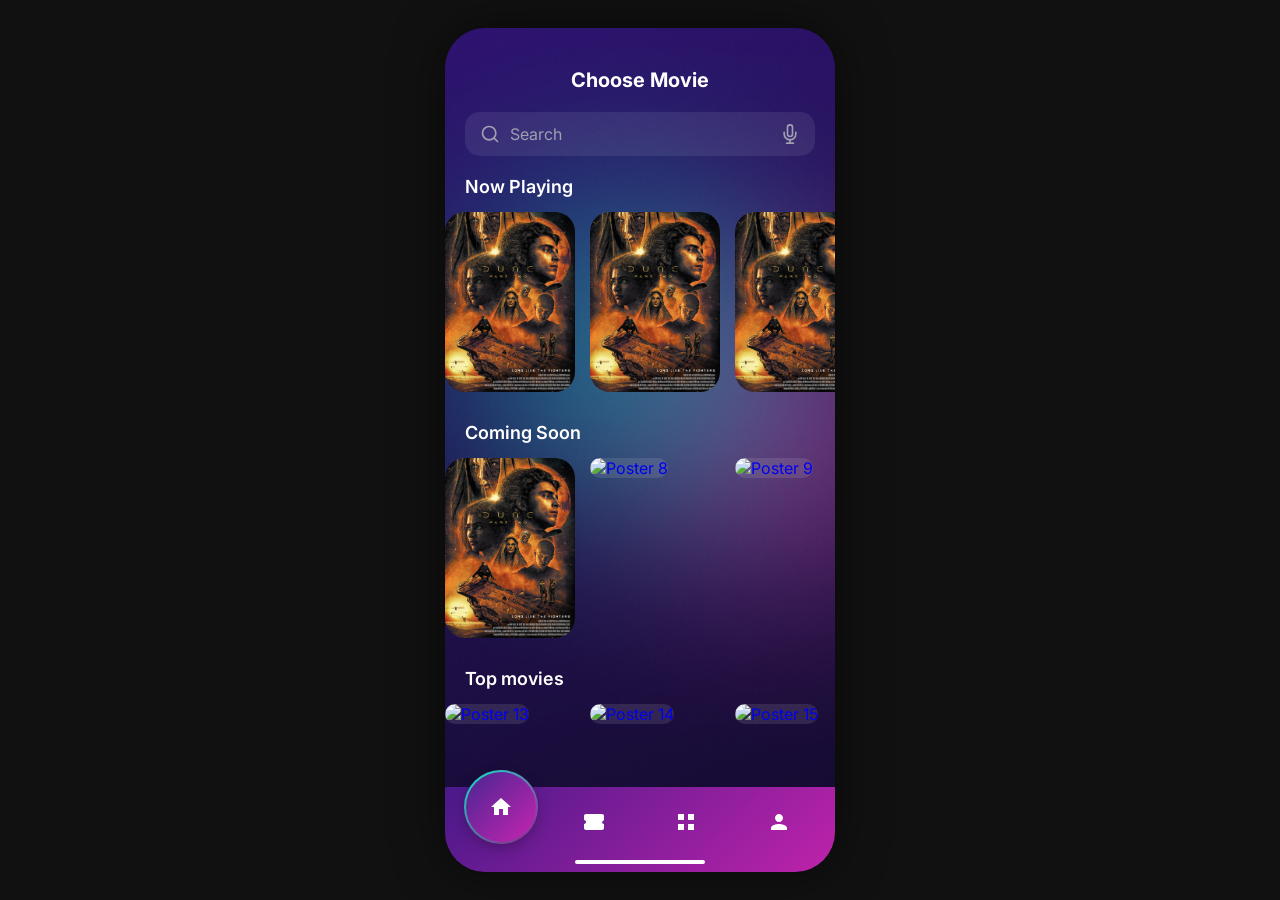
==== index.html @ 2e4460c4 "Add files via upload" ====
<!DOCTYPE html>
<html lang="en">
<head>
    <meta charset="UTF-8">
    <meta name="viewport" content="width=device-width, initial-scale=1.0, maximum-scale=1.0, user-scalable=no">
    <title>Choose Movie - Home</title>
    <link rel="stylesheet" href="style.css">
</head>
<body>
    <div class="app-container">
        <header>
            <h1>Choose Movie</h1>
        </header>

        <div class="search-container">
            <div class="search-box">
                <svg class="search-icon" width="20" height="20" viewBox="0 0 24 24" fill="none" stroke="#a09eb0" stroke-width="2" stroke-linecap="round" stroke-linejoin="round"><circle cx="11" cy="11" r="8"></circle><line x1="21" y1="21" x2="16.65" y2="16.65"></line></svg>
                <input type="text" placeholder="Search">
                <svg class="mic-icon" width="20" height="20" viewBox="0 0 24 24" fill="none" stroke="#a09eb0" stroke-width="2" stroke-linecap="round" stroke-linejoin="round"><path d="M12 1a3 3 0 0 0-3 3v8a3 3 0 0 0 6 0V4a3 3 0 0 0-3-3z"></path><path d="M19 10v2a7 7 0 0 1-14 0v-2"></path><line x1="12" y1="19" x2="12" y2="23"></line><line x1="8" y1="23" x2="16" y2="23"></line></svg>
            </div>
        </div>

        <main class="scrollable-content">
            <section class="movie-section">
                <h2>Now Playing</h2>
                <div class="poster-scroll">
                    <a href="movie1.html" class="poster-link"><img src="poster1.jpg" alt="Poster 1" class="poster"></a>
                    <a href="movie2.html" class="poster-link"><img src="poster2.jpg" alt="Poster 2" class="poster"></a>
                    <a href="movie3.html" class="poster-link"><img src="poster3.jpg" alt="Poster 3" class="poster"></a>
                    <a href="movie4.html" class="poster-link"><img src="poster4.jpg" alt="Poster 4" class="poster"></a>
                </div>
            </section>

            <section class="movie-section">
                <h2>Coming Soon</h2>
                <div class="poster-scroll">
                    <a href="movie7.html" class="poster-link"><img src="poster7.jpg" alt="Poster 7" class="poster"></a>
                    <a href="movie8.html" class="poster-link"><img src="poster8.jpg" alt="Poster 8" class="poster"></a>
                    <a href="movie9.html" class="poster-link"><img src="poster9.jpg" alt="Poster 9" class="poster"></a>
                    <a href="movie10.html" class="poster-link"><img src="poster10.jpg" alt="Poster 10" class="poster"></a>
                </div>
            </section>

            <section class="movie-section last-section">
                <h2>Top movies</h2>
                <div class="poster-scroll">
                    <a href="movie13.html" class="poster-link"><img src="poster13.jpg" alt="Poster 13" class="poster"></a>
                    <a href="movie14.html" class="poster-link"><img src="poster14.jpg" alt="Poster 14" class="poster"></a>
                    <a href="movie15.html" class="poster-link"><img src="poster15.jpg" alt="Poster 15" class="poster"></a>
                    <a href="movie16.html" class="poster-link"><img src="poster16.jpg" alt="Poster 16" class="poster"></a>
                </div>
            </section>
        </main>

        <nav class="bottom-nav">
            <div class="nav-item active-nav">
                <div class="home-circlebg"></div>
                <a href="index.html" class="home-circle">
                    <svg width="24" height="24" viewBox="0 0 24 24" fill="white" xmlns="http://www.w3.org/2000/svg"><path d="M10 20V14H14V20H19V12H22L12 3L2 12H5V20H10Z"/></svg>
                </a>
            </div>
            <div class="nav-item"><a href="tickets.html"><svg width="24" height="24" viewBox="0 0 24 24" fill="white" xmlns="http://www.w3.org/2000/svg"><path d="M22 10V6C22 4.9 21.1 4 20 4H4C2.9 4 2.01 4.9 2.01 6V10C3.11 10 4 10.9 4 12C4 13.1 3.11 14 2.01 14V18C2.01 19.1 2.9 20 4 20H20C21.1 20 22 19.1 22 18V14C20.9 14 20 13.1 20 12C20 10.9 22 10Z"/></svg></a></div>
            <div class="nav-item"><a href="info.html"><svg width="24" height="24" viewBox="0 0 24 24" fill="white" xmlns="http://www.w3.org/2000/svg"><path d="M4 4H10V10H4V4ZM14 4H20V10H14V4ZM4 14H10V20H4V14ZM14 14H20V20H14V14Z"/></svg></a></div>
            <div class="nav-item"><a href="profile.html"><svg width="24" height="24" viewBox="0 0 24 24" fill="white" xmlns="http://www.w3.org/2000/svg"><path d="M12 12C14.21 12 16 10.21 16 8C16 5.79 14.21 4 12 4C9.79 4 8 5.79 8 8C8 10.21 9.79 12 12 12ZM12 14C9.33 14 4 15.34 4 18V20H20V18C20 15.34 14.67 14 12 14Z"/></svg></a></div>
        </nav>
        <div class="home-indicator"></div>
    </div>
</body>
</html>
---- style.css ----
/* Import Inter font to match standard clean UI designs */
@import url('https://fonts.googleapis.com/css2?family=Inter:wght@400;500;600;700&display=swap');

/* =========================================
   GLOBAL & RESET STYLES
   ========================================= */
* {
    margin: 0;
    padding: 0;
    box-sizing: border-box;
    font-family: 'Inter', sans-serif;
    -webkit-font-smoothing: antialiased;
}

body {
    background-color: #111; 
    display: flex;
    justify-content: center;
    align-items: center;
    min-height: 100vh;
}

/* =========================================
   APP CONTAINER (MOBILE PHONE FRAME)
   ========================================= */
.app-container {
    width: 390px;
    height: 844px; 
    background-image: url('bg1.png'); 
    background-size: cover;
    background-position: center;
    position: relative; 
    border-radius: 40px; 
    overflow: hidden; 
    box-shadow: 0 0 50px rgba(0,0,0,0.5); 
    color: white; 
}

.movie-details-bg {
    background-image: none;
    background-color: #0b051d;
}

.seats-bg {
    background-image: none;
    background-color: #110b29; /* Extra deep dark purple specifically for seats page */
}

/* =========================================
   HOME PAGE STYLES
   ========================================= */
header h1 {
    text-align: center;
    font-size: 20px;
    font-weight: 700;
    margin-top: 40px; 
}

.search-container { padding: 20px; }
.search-box {
    background: rgba(255, 255, 255, 0.08); 
    border-radius: 15px;
    display: flex;
    align-items: center;
    padding: 12px 15px;
}
.search-box input {
    flex: 1; 
    background: transparent;
    border: none;
    color: white;
    font-size: 16px;
    margin-left: 10px;
    outline: none; 
}
.search-box input::placeholder { color: #a09eb0; }

.scrollable-content {
    height: calc(100% - 210px); 
    overflow-y: auto; 
    padding-bottom: 20px;
}
.scrollable-content::-webkit-scrollbar { display: none; }

.movie-section { margin-bottom: 30px; }
.movie-section h2 {
    font-size: 18px;
    font-weight: 600;
    margin-left: 20px;
    margin-bottom: 15px;
}
.last-section { margin-bottom: 90px; }

.poster-scroll {
    display: flex; 
    overflow-x: auto; 
    overflow-y: hidden;
    gap: 15px; 
    padding: 0 20px; 
    scroll-snap-type: x mandatory; 
    scroll-behavior: smooth;
}
.poster-scroll::-webkit-scrollbar { display: none; }

.poster-link {
    display: block; 
    width: 130px; 
    height: 180px; 
    flex-shrink: 0; 
    scroll-snap-align: start; 
    text-decoration: none; 
    border-radius: 20px;
}

.poster {
    width: 100%; 
    height: 100%; 
    object-fit: cover; 
    border-radius: 20px;
    background-color: rgba(255,255,255,0.1); 
    transition: transform 0.2s ease, opacity 0.2s ease; 
}
.poster-link:active .poster {
    transform: scale(0.95);
    opacity: 0.8;
}

/* =========================================
   BOTTOM NAV & GLOBALLY SHARED BUTTONS
   ========================================= */
.bottom-nav {
    position: absolute;
    bottom: 0;
    left: 0;
    width: 100%;
    height: 85px;
    background: linear-gradient(135deg, rgba(76, 26, 142, 0.95), rgba(199, 36, 177, 0.95)); 
    display: flex;
    justify-content: space-around; 
    align-items: center;
    padding: 0 10px 15px; 
}
.nav-item {
    position: relative;
    display: flex;
    justify-content: center;
    align-items: center;
    width: 50px;
    height: 50px;
}
/* Ensure the anchor tags inside nav take full space and don't get default link styling */
.nav-item a {
    display: flex;
    justify-content: center;
    align-items: center;
    width: 100%;
    height: 100%;
    color: white;
    text-decoration: none;
}

.active-nav .home-circlebg {
    position: absolute;
    top: -27px; 
    width: 74px;
    height: 74px;
    border-radius: 50%;
    background: linear-gradient(135deg, #09FBD3, rgba(199, 36, 177, 0.95));
}
.active-nav .home-circle {
    position: absolute;
    top: -25px; 
    width: 70px;
    height: 70px;
    background: linear-gradient(135deg, rgba(76, 26, 142, 0.95), rgba(199, 36, 177, 0.95)); 
    border-radius: 50%;
    display: flex;
    justify-content: center;
    align-items: center;
    box-shadow: 0 5px 15px rgba(0, 0, 0, 0.3); 
}

/* =========================================
   MOVIE DETAILS PAGE
   ========================================= */
.hero-image-overlay {
    position: absolute;
    top: 0;
    left: 0;
    width: 100%;
    height: 65%;
    background-size: cover;
    background-position: center top;
    -webkit-mask-image: linear-gradient(to bottom, rgba(0,0,0,1) 50%, rgba(0,0,0,0) 100%);
    mask-image: linear-gradient(to bottom, rgba(0,0,0,1) 50%, rgba(0,0,0,0) 100%);
    z-index: 1;
}

.movie-header-actions {
    position: absolute;
    top: 55px; 
    left: 0;
    width: 100%;
    display: flex;
    justify-content: space-between;
    align-items: center;
    padding: 0 25px;
    z-index: 10;
}

.tiny-tagline {
    font-size: 10px;
    letter-spacing: 5px;
    opacity: 0.7;
}

.icon-btn {
    width: 42px;
    height: 42px;
    border-radius: 50%;
    background: rgba(255, 255, 255, 0.1); 
    backdrop-filter: blur(10px); 
    border: 1px solid rgba(0, 242, 255, 0.4); 
    display: flex;
    justify-content: center;
    align-items: center;
    cursor: pointer;
    text-decoration: none;
    box-shadow: 0 0 15px rgba(0, 242, 255, 0.1); 
}

.movie-info-container {
    position: absolute;
    bottom: 25px; 
    left: 0;
    width: 100%;
    z-index: 10;
    padding: 0 25px;
    text-align: center;
}

.movie-title { font-size: 24px; font-weight: 700; margin-bottom: 5px; }
.movie-subtitle { font-size: 16px; color: #e0e0e0; margin-bottom: 25px; }
.movie-synopsis { font-size: 13px; color: #b0b0c0; line-height: 1.5; margin-bottom: 25px; padding: 0 10px; }
.read-more { color: white; font-weight: 600; cursor: pointer; }

/* Date/Time Picker */
.datetime-section h3 { font-size: 16px; font-weight: 600; margin-bottom: 20px; }
.picker-arch { display: flex; justify-content: center; gap: 12px; }
.picker-col { display: flex; flex-direction: column; align-items: center; gap: 12px; }
.col-level-1 { transform: translateY(20px); } 
.col-level-2 { transform: translateY(5px); }  
.col-level-3 { transform: translateY(-10px); } 

.date-card, .time-card {
    background: #1c153b; 
    border-radius: 12px;
    display: flex;
    justify-content: center;
    align-items: center;
    box-shadow: 0 5px 15px rgba(0,0,0,0.3);
    border-top: 1px solid rgba(0, 242, 255, 0.4); 
    border-bottom: 1px solid rgba(0, 0, 0, 0.5);
    cursor: pointer;
    transition: transform 0.2s, background 0.3s ease, box-shadow 0.3s ease;
}
.date-card:active, .time-card:active { transform: scale(0.95); }

.date-card { flex-direction: column; width: 55px; height: 70px; gap: 5px; }
.date-card .day { font-size: 12px; color: #a09eb0; }
.date-card .date { font-size: 16px; font-weight: 700; }
.time-card { width: 55px; height: 35px; font-size: 13px; font-weight: 500; }

.active-date, .active-time {
    background: linear-gradient(135deg, rgba(76, 26, 142, 0.95), rgba(199, 36, 177, 0.95)); 
    border-top: 1px solid rgba(255, 255, 255, 0.5); 
    box-shadow: 0 10px 25px rgba(199, 36, 177, 0.4); 
    color: white; font-weight: 700;
}
.active-date .day { color: rgba(255,255,255,0.8); }
.active-date .date { font-size: 18px; }

/* Reservation Button */
.reservation-btn {
    width: 100%; margin-top: 30px; padding: 18px; border-radius: 20px;
    border: none; background: #1c153b; color: #555; font-size: 16px; font-weight: 600;
    cursor: not-allowed; transition: all 0.3s ease;
}
.reservation-btn.active {
    background: linear-gradient(135deg, rgba(76, 26, 142, 0.95), rgba(199, 36, 177, 0.95)); 
    color: white; cursor: pointer;
    box-shadow: 0 10px 25px rgba(199, 36, 177, 0.4); 
}
.reservation-btn.active:active { transform: scale(0.98); }

/* =========================================
   SEATS PAGE 
   ========================================= */
.seats-header {
    display: flex;
    justify-content: space-between;
    align-items: center;
    padding: 55px 25px 20px;
}
.seats-header h2 {
    font-size: 18px;
    font-weight: 700;
}

.screen-container {
    text-align: center;
    margin-bottom: 60px;
    margin-top: 50px;
    filter: drop-shadow(0px 0px 20px rgba(255, 42, 133, 1));
}

.seats-grid {
    display: flex;
    flex-direction: column;
    align-items: center;
    gap: 15px; 
    padding: 0 20px;
}
.seat-row {
    display: flex;
    justify-content: center;
    gap: 8px; 
}

.split-row {
    justify-content: space-between;
    width: 250px;
}
.seat-group {
    display: flex;
    gap: 8px;
}

.seat {
    width: 24px;
    height: 24px;
    background-size: contain;
    background-repeat: no-repeat;
    background-position: center;
    transition: transform 0.1s;
}
.seat.available {
    background-image: url("data:image/svg+xml,%3Csvg xmlns='http://www.w3.org/2000/svg' width='24' height='24' viewBox='0 0 24 24' fill='none' stroke='%23ffffff' stroke-width='2' stroke-linecap='round' stroke-linejoin='round' class='lucide lucide-armchair-icon lucide-armchair'%3E%3Cpath d='M19 9V6a2 2 0 0 0-2-2H7a2 2 0 0 0-2 2v3'/%3E%3Cpath d='M3 16a2 2 0 0 0 2 2h14a2 2 0 0 0 2-2v-5a2 2 0 0 0-4 0v1.5a.5.5 0 0 1-.5.5h-9a.5.5 0 0 1-.5-.5V11a2 2 0 0 0-4 0z'/%3E%3Cpath d='M5 18v2'/%3E%3Cpath d='M19 18v2'/%3E%3C/svg%3E");
    cursor: pointer;
}
.seat.available:active { transform: scale(0.8); }

.seat.reserved {
    background-image: url("data:image/svg+xml,%3Csvg xmlns='http://www.w3.org/2000/svg' width='24' height='24' viewBox='0 0 24 24' fill='none' stroke='%23B6116B' stroke-width='2' stroke-linecap='round' stroke-linejoin='round' class='lucide lucide-armchair-icon lucide-armchair'%3E%3Cpath d='M19 9V6a2 2 0 0 0-2-2H7a2 2 0 0 0-2 2v3'/%3E%3Cpath d='M3 16a2 2 0 0 0 2 2h14a2 2 0 0 0 2-2v-5a2 2 0 0 0-4 0v1.5a.5.5 0 0 1-.5.5h-9a.5.5 0 0 1-.5-.5V11a2 2 0 0 0-4 0z'/%3E%3Cpath d='M5 18v2'/%3E%3Cpath d='M19 18v2'/%3E%3C/svg%3E");
    pointer-events: none;
}
.seat.selected {
    background-image: url("data:image/svg+xml,%3Csvg xmlns='http://www.w3.org/2000/svg' width='24' height='24' viewBox='0 0 24 24' fill='none' stroke='%2309FBD3' stroke-width='2' stroke-linecap='round' stroke-linejoin='round' class='lucide lucide-armchair-icon lucide-armchair'%3E%3Cpath d='M19 9V6a2 2 0 0 0-2-2H7a2 2 0 0 0-2 2v3'/%3E%3Cpath d='M3 16a2 2 0 0 0 2 2h14a2 2 0 0 0 2-2v-5a2 2 0 0 0-4 0v1.5a.5.5 0 0 1-.5.5h-9a.5.5 0 0 1-.5-.5V11a2 2 0 0 0-4 0z'/%3E%3Cpath d='M5 18v2'/%3E%3Cpath d='M19 18v2'/%3E%3C/svg%3E");
}

.seat-legend {
    display: flex; justify-content: center; gap: 20px;
    margin-top: 50px; font-size: 15px; color: #a09eb0;
}
.legend-item { display: flex; align-items: center; gap: 8px; }
.dot { width: 10px; height: 10px; border-radius: 50%; }
.dot-available { background-color: #ffffff; }
.dot-reserved { background-color: #B6116B; } 
.dot-selected { background-color: #09FBD3; box-shadow: 0 0 5px rgba(9, 251, 211, 0.5); } 

.checkout-sheet {
    position: absolute; bottom: 0; width: 100%; height: 180px;
    background: linear-gradient(135deg, rgba(76, 26, 142, 0.95), rgba(199, 36, 177, 0.95));
    backdrop-filter: blur(10px); padding: 30px 25px; display: flex;
    justify-content: space-between; align-items: center;
}

.checkout-info { display: flex; flex-direction: column; gap: 15px; }
.info-row { display: flex; align-items: center; gap: 12px; font-size: 18px; color: white; }
.info-row svg { opacity: 0.8; }

.buy-ring {
    width: 100px; height: 80px; border-radius: 40px 0px 0px 40px;
    background: rgba(199, 36, 177, 0.95);
    box-shadow: -2px -2px 10px rgb(0, 242, 255), inset 2px 2px 10px rgba(255, 255, 255, 0.3);
    display: flex; justify-content: center; align-items: center;
    margin-bottom: 10px; margin-right: -25px;
}
.buy-btn {
    width: 70px; height: 70px; border-radius: 50%; background: transparent;
    border: none; color: white; font-weight: 600; font-size: 20px;
    cursor: pointer; backdrop-filter: blur(5px); transition: transform 0.1s;
}
.buy-btn:active { transform: scale(0.95); }

/* =========================================
   TICKETS PAGE STYLES
   ========================================= */

.ticket-instruction {
    text-align: center;
    font-size: 15px;
    margin: 10px 40px 25px;
    line-height: 1.5;
    color: #e0e0e0;
}

.ticket-carousel {
    position: relative;
    height: 440px;
    display: flex;
    justify-content: center;
    align-items: center;
}

.ticket-bg-card {
    position: absolute;
    width: 250px;
    height: 400px;
    border-radius: 25px;
    background: linear-gradient(to bottom, #1c153b, #0b051d); 
    border: 1px solid rgba(255,255,255,0.1);
    opacity: 0.8;
}
.left-bg {
    left: 10px;
    transform: rotate(-10deg) scale(0.9);
}
.right-bg {
    right: 10px;
    transform: rotate(10deg) scale(0.9);
}

.ticket-wrapper {
    filter: drop-shadow(0 20px 35px rgba(0,0,0,0.6));
    z-index: 5;
}

.ticket-main {
    width: 275px;
    height: 440px;
    position: relative;
    border-radius: 25px;
    background-color: #d8d8e5; 
    overflow: hidden;
    -webkit-mask-image: radial-gradient(circle at 0px 280px, transparent 15px, white 16px), 
                        radial-gradient(circle at 100% 280px, transparent 15px, white 16px);
    -webkit-mask-size: 51% 100%;
    -webkit-mask-repeat: no-repeat;
    -webkit-mask-position: left top, right top;
}

.ticket-top {
    height: 280px;
    background-image: url('fullposter1.png');
    background-size: cover;
    background-position: center;
}

.ticket-divider {
    position: absolute;
    top: 280px;
    left: 20px;
    right: 20px;
    height: 2px;
    background: repeating-linear-gradient(to right, transparent 0, transparent 8px, rgba(0,0,0,0.3) 8px, rgba(0,0,0,0.3) 16px);
}

.ticket-bottom {
    height: 160px;
    padding: 20px;
    background: linear-gradient(135deg, rgba(255,255,255,0.9), rgba(210,210,230,1));
    color: #111;
}

.ticket-details-grid {
    display: grid;
    grid-template-columns: 1fr 1fr;
    gap: 12px;
    margin-bottom: 20px;
}

.ticket-label {
    font-size: 12px;
    color: #7c2ae8; 
    font-weight: 600;
    text-transform: capitalize;
    margin-bottom: 3px;
}

.ticket-value {
    font-size: 14px;
    font-weight: 700;
    color: #111;
}

.barcode {
    width: 100%;
    height: 45px;
}

.pagination {
    display: flex;
    justify-content: center;
    gap: 10px;
    margin-top: 20px;
}
.pagination .dot {
    width: 6px;
    height: 6px;
    background: rgba(255,255,255,0.3);
    border-radius: 50%;
}
.pagination .dot.active {
    background: rgba(255,255,255,0.8);
}

/* =========================================
   NEW: PROFILE PAGE STYLES
   ========================================= */

.profile-container {
    padding: 0 20px;
    margin-top: 15px;
    height: calc(100% - 160px);
    overflow-y: auto;
}
.profile-container::-webkit-scrollbar { display: none; }

.profile-card {
    background: linear-gradient(135deg, rgba(76, 26, 142, 0.4), rgba(199, 36, 177, 0.2));
    backdrop-filter: blur(15px);
    border-radius: 30px;
    padding: 30px 20px;
    box-shadow: 0 10px 30px rgba(0,0,0,0.3);
    border: 1px solid rgba(255,255,255,0.05);
}

.profile-info {
    margin-bottom: 25px;
}
.profile-info h2 {
    font-size: 18px;
    font-weight: 700;
    margin-bottom: 8px;
}
.profile-info p {
    font-size: 16px;
    font-weight: 700;
    margin-bottom: 5px;
    color: #ffffff;
}

.payment-method {
    background: rgba(255, 255, 255, 0.2);
    border-radius: 15px;
    display: flex;
    align-items: center;
    padding: 15px 20px;
    gap: 15px;
    margin-bottom: 20px;
}
.payment-method svg { opacity: 0.9; }
.payment-method span { font-weight: 700; font-size: 14px; }

.booking-history {
    background: rgba(255, 255, 255, 0.2);
    border-radius: 15px;
    padding: 20px;
    margin-bottom: 30px;
}
.history-item {
    display: flex;
    gap: 15px;
    margin-bottom: 20px;
}
.history-item:last-child { margin-bottom: 0; }
.history-icon svg { opacity: 0.9; margin-top: 2px; }
.history-details p {
    font-size: 13px;
    font-weight: 700;
    margin-bottom: 4px;
    color: #ffffff;
}

.logout-btn {
    width: 100%;
    padding: 18px;
    border-radius: 20px;
    border: none;
    background: #631d3f; /* Deep Burgundy color from image */
    color: white;
    font-size: 16px;
    font-weight: 700;
    cursor: pointer;
    box-shadow: 0 5px 15px rgba(0,0,0,0.2);
    transition: transform 0.1s;
}
.logout-btn:active { transform: scale(0.98); }


/* =========================================
   GLOBAL UTILITIES
   ========================================= */
.home-indicator {
    position: absolute;
    bottom: 8px;
    left: 50%;
    transform: translateX(-50%); 
    width: 130px;
    height: 4px;
    background-color: white;
    border-radius: 10px;
    z-index: 100;
}
/* =========================================
   NEW: INFO PAGE STYLES
   ========================================= */

.info-container {
    height: calc(100% - 160px);
    padding: 20px 25px;
    display: flex;
    flex-direction: column;
    margin-top: 20px;
}

.info-card {
    background: rgba(255, 255, 255, 0.15);
    backdrop-filter: blur(20px);
    -webkit-backdrop-filter: blur(20px);
    border-radius: 25px;
    padding: 40px 25px;
    box-shadow: 0 10px 30px rgba(0,0,0,0.2);
    border: 1px solid rgba(255, 255, 255, 0.1);
}

.info-card p {
    font-size: 25px;
    font-weight: 700;
    color: #ffffff;
    margin-bottom: 28px;
    letter-spacing: 0.2px;
}

.info-card p:last-child {
    margin-bottom: 0;
}

/* =========================================
   GLOBAL UTILITIES
   ========================================= */
.home-indicator {
    position: absolute;
    bottom: 8px;
    left: 50%;
    transform: translateX(-50%); 
    width: 130px;
    height: 4px;
    background-color: white;
    border-radius: 10px;
    z-index: 100;
}
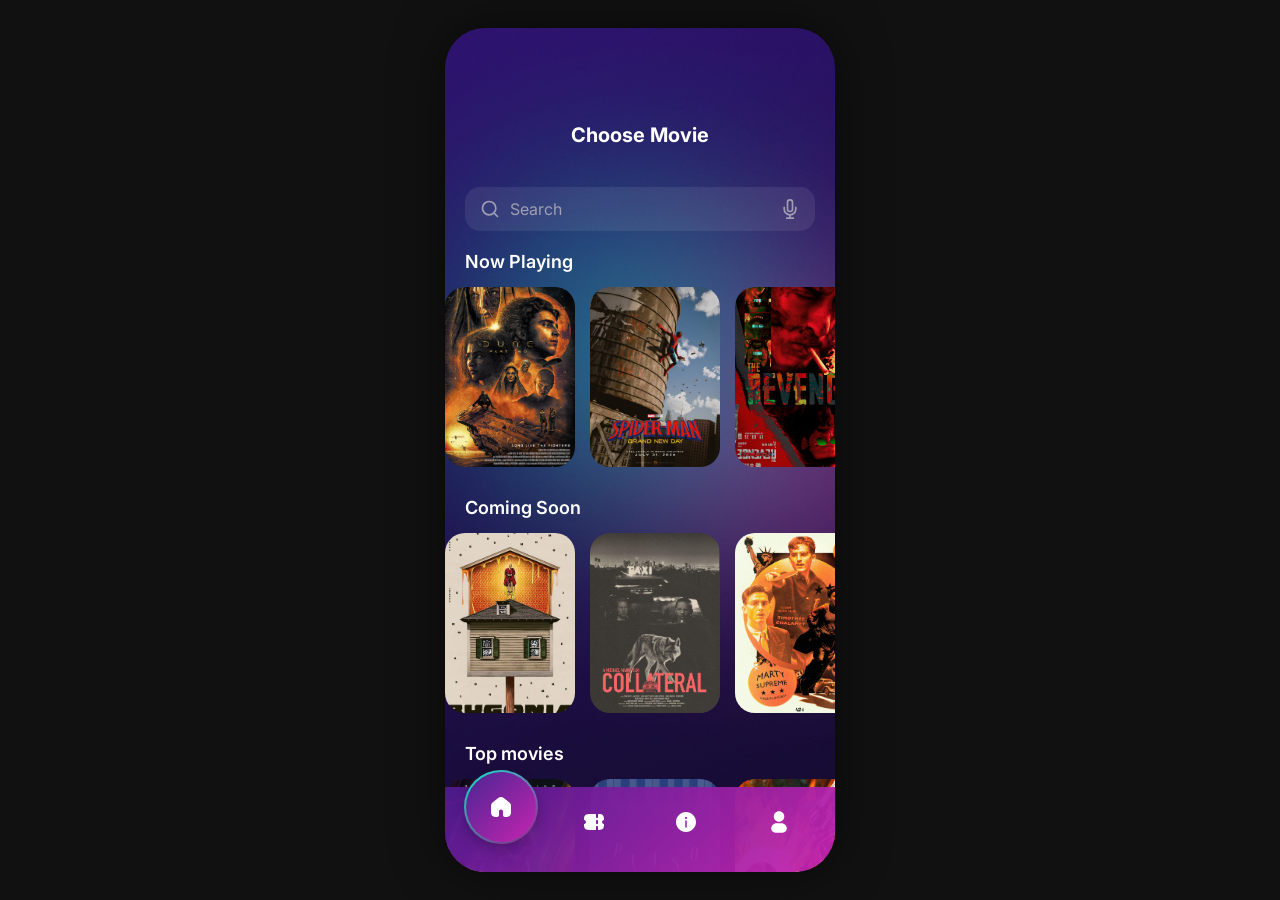
==== commit 0ba04aa1: "Add files via upload" ====
--- a/index.html
+++ b/index.html
@@ -8,8 +8,10 @@
 </head>
 <body>
     <div class="app-container">
-        <header>
+        <header class="seats-header">
+            <a></a>
             <h1>Choose Movie</h1>
+            <a></a>
         </header>
 
         <div class="search-container">
@@ -24,30 +26,31 @@
             <section class="movie-section">
                 <h2>Now Playing</h2>
                 <div class="poster-scroll">
-                    <a href="movie1.html" class="poster-link"><img src="poster1.jpg" alt="Poster 1" class="poster"></a>
-                    <a href="movie2.html" class="poster-link"><img src="poster2.jpg" alt="Poster 2" class="poster"></a>
-                    <a href="movie3.html" class="poster-link"><img src="poster3.jpg" alt="Poster 3" class="poster"></a>
-                    <a href="movie4.html" class="poster-link"><img src="poster4.jpg" alt="Poster 4" class="poster"></a>
+                    <a href="movie1.html?id=docstrange" class="poster-link"><img src="poster1.jpg" alt="Poster 1" class="poster"></a>
+                    <a href="movie1.html?id=spiderman" class="poster-link"><img src="poster2.jpg" alt="Poster 2" class="poster"></a>
+                    
+                    <a href="movie1.html?id=movie3" class="poster-link"><img src="poster3.jpg" alt="Poster 3" class="poster"></a>
+                    <a href="movie1.html?id=movie4" class="poster-link"><img src="poster4.jpg" alt="Poster 4" class="poster"></a>
                 </div>
             </section>
 
             <section class="movie-section">
                 <h2>Coming Soon</h2>
                 <div class="poster-scroll">
-                    <a href="movie7.html" class="poster-link"><img src="poster7.jpg" alt="Poster 7" class="poster"></a>
-                    <a href="movie8.html" class="poster-link"><img src="poster8.jpg" alt="Poster 8" class="poster"></a>
-                    <a href="movie9.html" class="poster-link"><img src="poster9.jpg" alt="Poster 9" class="poster"></a>
-                    <a href="movie10.html" class="poster-link"><img src="poster10.jpg" alt="Poster 10" class="poster"></a>
+                    <a href="movie1.html?id=movie5" class="poster-link"><img src="poster7.jpg" alt="Poster 7" class="poster"></a>
+                    <a href="movie1.html?id=movie6" class="poster-link"><img src="poster8.jpg" alt="Poster 8" class="poster"></a>
+                    <a href="movie1.html?id=movie7" class="poster-link"><img src="poster9.jpg" alt="Poster 9" class="poster"></a>
+                    <a href="movie1.html?id=movie8" class="poster-link"><img src="poster10.jpg" alt="Poster 10" class="poster"></a>
                 </div>
             </section>
 
             <section class="movie-section last-section">
                 <h2>Top movies</h2>
                 <div class="poster-scroll">
-                    <a href="movie13.html" class="poster-link"><img src="poster13.jpg" alt="Poster 13" class="poster"></a>
-                    <a href="movie14.html" class="poster-link"><img src="poster14.jpg" alt="Poster 14" class="poster"></a>
-                    <a href="movie15.html" class="poster-link"><img src="poster15.jpg" alt="Poster 15" class="poster"></a>
-                    <a href="movie16.html" class="poster-link"><img src="poster16.jpg" alt="Poster 16" class="poster"></a>
+                    <a href="movie1.html?id=movie9" class="poster-link"><img src="poster13.jpg" alt="Poster 13" class="poster"></a>
+                    <a href="movie1.html?id=movie10" class="poster-link"><img src="poster14.jpg" alt="Poster 14" class="poster"></a>
+                    <a href="movie1.html?id=movie11" class="poster-link"><img src="poster15.jpg" alt="Poster 15" class="poster"></a>
+                    <a href="movie1.html?id=movie12" class="poster-link"><img src="poster16.jpg" alt="Poster 16" class="poster"></a>
                 </div>
             </section>
         </main>
@@ -56,14 +59,13 @@
             <div class="nav-item active-nav">
                 <div class="home-circlebg"></div>
                 <a href="index.html" class="home-circle">
-                    <svg width="24" height="24" viewBox="0 0 24 24" fill="white" xmlns="http://www.w3.org/2000/svg"><path d="M10 20V14H14V20H19V12H22L12 3L2 12H5V20H10Z"/></svg>
+                    <svg width="24px" height="24px" viewBox="0 0 24.00 24.00" fill="none" xmlns="http://www.w3.org/2000/svg" stroke="#ffffff" stroke-width="0.00024000000000000003"><g id="SVGRepo_bgCarrier" stroke-width="0"></g><g id="SVGRepo_tracerCarrier" stroke-linecap="round" stroke-linejoin="round" stroke="#CCCCCC" stroke-width="0.24000000000000005"></g><g id="SVGRepo_iconCarrier"> <path fill-rule="evenodd" clip-rule="evenodd" d="M20.479 7.57827L15.093 3.12502C13.2787 1.62499 10.7213 1.62499 8.90703 3.12502L3.52097 7.57827C2.55059 8.38059 2 9.59705 2 10.8663V17.8109C2 20.066 3.73415 22 6 22H8C9.10457 22 10 21.1046 10 20V16.7478C10 15.4803 10.9521 14.5587 12 14.5587C13.0479 14.5587 14 15.4803 14 16.7478V20C14 21.1046 14.8954 22 16 22H18C20.2659 22 22 20.066 22 17.8109V10.8663C22 9.59706 21.4494 8.38059 20.479 7.57827Z" fill="#ffffff"></path> </g></svg>
                 </a>
             </div>
-            <div class="nav-item"><a href="tickets.html"><svg width="24" height="24" viewBox="0 0 24 24" fill="white" xmlns="http://www.w3.org/2000/svg"><path d="M22 10V6C22 4.9 21.1 4 20 4H4C2.9 4 2.01 4.9 2.01 6V10C3.11 10 4 10.9 4 12C4 13.1 3.11 14 2.01 14V18C2.01 19.1 2.9 20 4 20H20C21.1 20 22 19.1 22 18V14C20.9 14 20 13.1 20 12C20 10.9 22 10Z"/></svg></a></div>
-            <div class="nav-item"><a href="info.html"><svg width="24" height="24" viewBox="0 0 24 24" fill="white" xmlns="http://www.w3.org/2000/svg"><path d="M4 4H10V10H4V4ZM14 4H20V10H14V4ZM4 14H10V20H4V14ZM14 14H20V20H14V14Z"/></svg></a></div>
-            <div class="nav-item"><a href="profile.html"><svg width="24" height="24" viewBox="0 0 24 24" fill="white" xmlns="http://www.w3.org/2000/svg"><path d="M12 12C14.21 12 16 10.21 16 8C16 5.79 14.21 4 12 4C9.79 4 8 5.79 8 8C8 10.21 9.79 12 12 12ZM12 14C9.33 14 4 15.34 4 18V20H20V18C20 15.34 14.67 14 12 14Z"/></svg></a></div>
+            <div class="nav-item"><a href="tickets.html"><svg width="24px" height="24px" viewBox="0 0 24 24" fill="none" xmlns="http://www.w3.org/2000/svg"><g id="SVGRepo_bgCarrier" stroke-width="0"></g><g id="SVGRepo_tracerCarrier" stroke-linecap="round" stroke-linejoin="round"></g><g id="SVGRepo_iconCarrier"> <path fill-rule="evenodd" clip-rule="evenodd" d="M14.0079 19.0029L14.0137 17C14.0137 16.4477 14.4625 16 15.0162 16C15.5698 16 16.0187 16.4477 16.0187 17V18.9765C16.0187 19.458 16.0187 19.6988 16.1731 19.8464C16.3275 19.9941 16.5637 19.984 17.0362 19.964C18.8991 19.8852 20.0437 19.6332 20.8504 18.8284C21.6591 18.0218 21.911 16.8766 21.9894 15.0105C22.005 14.6405 22.0128 14.4554 21.9437 14.332C21.8746 14.2085 21.5987 14.0545 21.0469 13.7463C20.4341 13.4041 20.0199 12.7503 20.0199 12C20.0199 11.2497 20.4341 10.5959 21.0469 10.2537C21.5987 9.94554 21.8746 9.79147 21.9437 9.66803C22.0128 9.54458 22.005 9.35954 21.9894 8.98947C21.911 7.12339 21.6591 5.97823 20.8504 5.17157C19.9727 4.29604 18.6952 4.0748 16.5278 4.0189C16.2482 4.01169 16.0187 4.23718 16.0187 4.51618V7C16.0187 7.55228 15.5698 8 15.0162 8C14.4625 8 14.0137 7.55228 14.0137 7L14.0064 4.49855C14.0056 4.22298 13.7814 4 13.5052 4H9.99502C6.21439 4 4.32407 4 3.14958 5.17157C2.34091 5.97823 2.08903 7.12339 2.01058 8.98947C1.99502 9.35954 1.98724 9.54458 2.05634 9.66802C2.12545 9.79147 2.40133 9.94554 2.95308 10.2537C3.56586 10.5959 3.98007 11.2497 3.98007 12C3.98007 12.7503 3.56586 13.4041 2.95308 13.7463C2.40133 14.0545 2.12545 14.2085 2.05634 14.332C1.98724 14.4554 1.99502 14.6405 2.01058 15.0105C2.08903 16.8766 2.34091 18.0218 3.14958 18.8284C4.32407 20 6.21438 20 9.99502 20H13.0054C13.4767 20 13.7124 20 13.8591 19.8541C14.0058 19.7081 14.0065 19.4731 14.0079 19.0029ZM16.0187 13V11C16.0187 10.4477 15.5698 10 15.0162 10C14.4625 10 14.0137 10.4477 14.0137 11V13C14.0137 13.5523 14.4625 14 15.0162 14C15.5698 14 16.0187 13.5523 16.0187 13Z" fill="#ffffff"></path> </g></svg></a></div>
+            <div class="nav-item"><a href="info.html"><svg width="24px" height="24px" viewBox="0 0 24 24" fill="none" xmlns="http://www.w3.org/2000/svg"><g id="SVGRepo_bgCarrier" stroke-width="0"></g><g id="SVGRepo_tracerCarrier" stroke-linecap="round" stroke-linejoin="round"></g><g id="SVGRepo_iconCarrier"> <path fill-rule="evenodd" clip-rule="evenodd" d="M22 12C22 17.5228 17.5228 22 12 22C6.47715 22 2 17.5228 2 12C2 6.47715 6.47715 2 12 2C17.5228 2 22 6.47715 22 12ZM12 17.75C12.4142 17.75 12.75 17.4142 12.75 17V11C12.75 10.5858 12.4142 10.25 12 10.25C11.5858 10.25 11.25 10.5858 11.25 11V17C11.25 17.4142 11.5858 17.75 12 17.75ZM12 7C12.5523 7 13 7.44772 13 8C13 8.55228 12.5523 9 12 9C11.4477 9 11 8.55228 11 8C11 7.44772 11.4477 7 12 7Z" fill="#ffffff"></path> </g></svg></a></div>
+            <div class="nav-item"><a href="profile.html"><svg width="24px" height="24px" viewBox="0 0 24 24" fill="none" xmlns="http://www.w3.org/2000/svg"><g id="SVGRepo_bgCarrier" stroke-width="0"></g><g id="SVGRepo_tracerCarrier" stroke-linecap="round" stroke-linejoin="round"></g><g id="SVGRepo_iconCarrier"> <g id="style=fill"> <g id="profile"> <path id="vector (Stroke)" fill-rule="evenodd" clip-rule="evenodd" d="M6.75 6.5C6.75 3.6005 9.1005 1.25 12 1.25C14.8995 1.25 17.25 3.6005 17.25 6.5C17.25 9.3995 14.8995 11.75 12 11.75C9.1005 11.75 6.75 9.3995 6.75 6.5Z" fill="#ffffff"></path> <path id="rec (Stroke)" fill-rule="evenodd" clip-rule="evenodd" d="M4.25 18.5714C4.25 15.6325 6.63249 13.25 9.57143 13.25H14.4286C17.3675 13.25 19.75 15.6325 19.75 18.5714C19.75 20.8792 17.8792 22.75 15.5714 22.75H8.42857C6.12081 22.75 4.25 20.8792 4.25 18.5714Z" fill="#ffffff"></path> </g> </g> </g></svg></a></div>
         </nav>
-        <div class="home-indicator"></div>
     </div>
 </body>
 </html>
